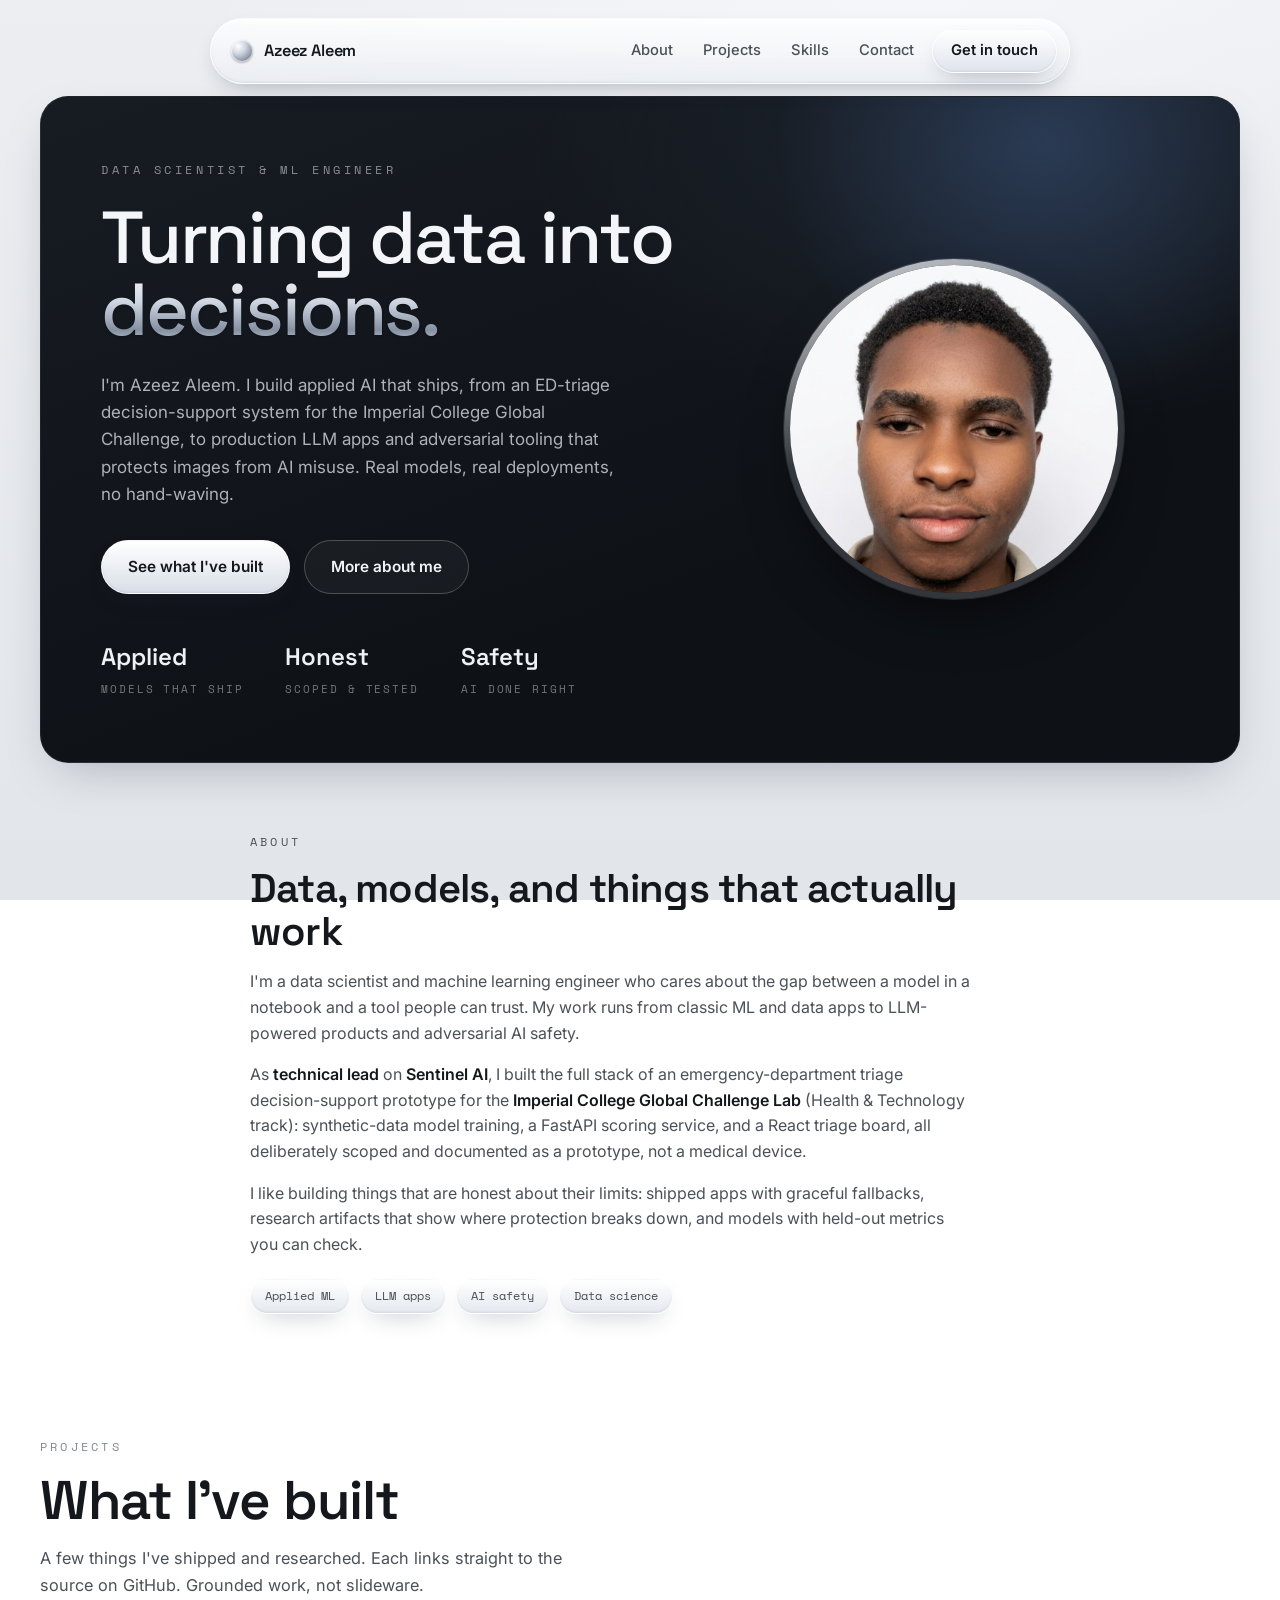
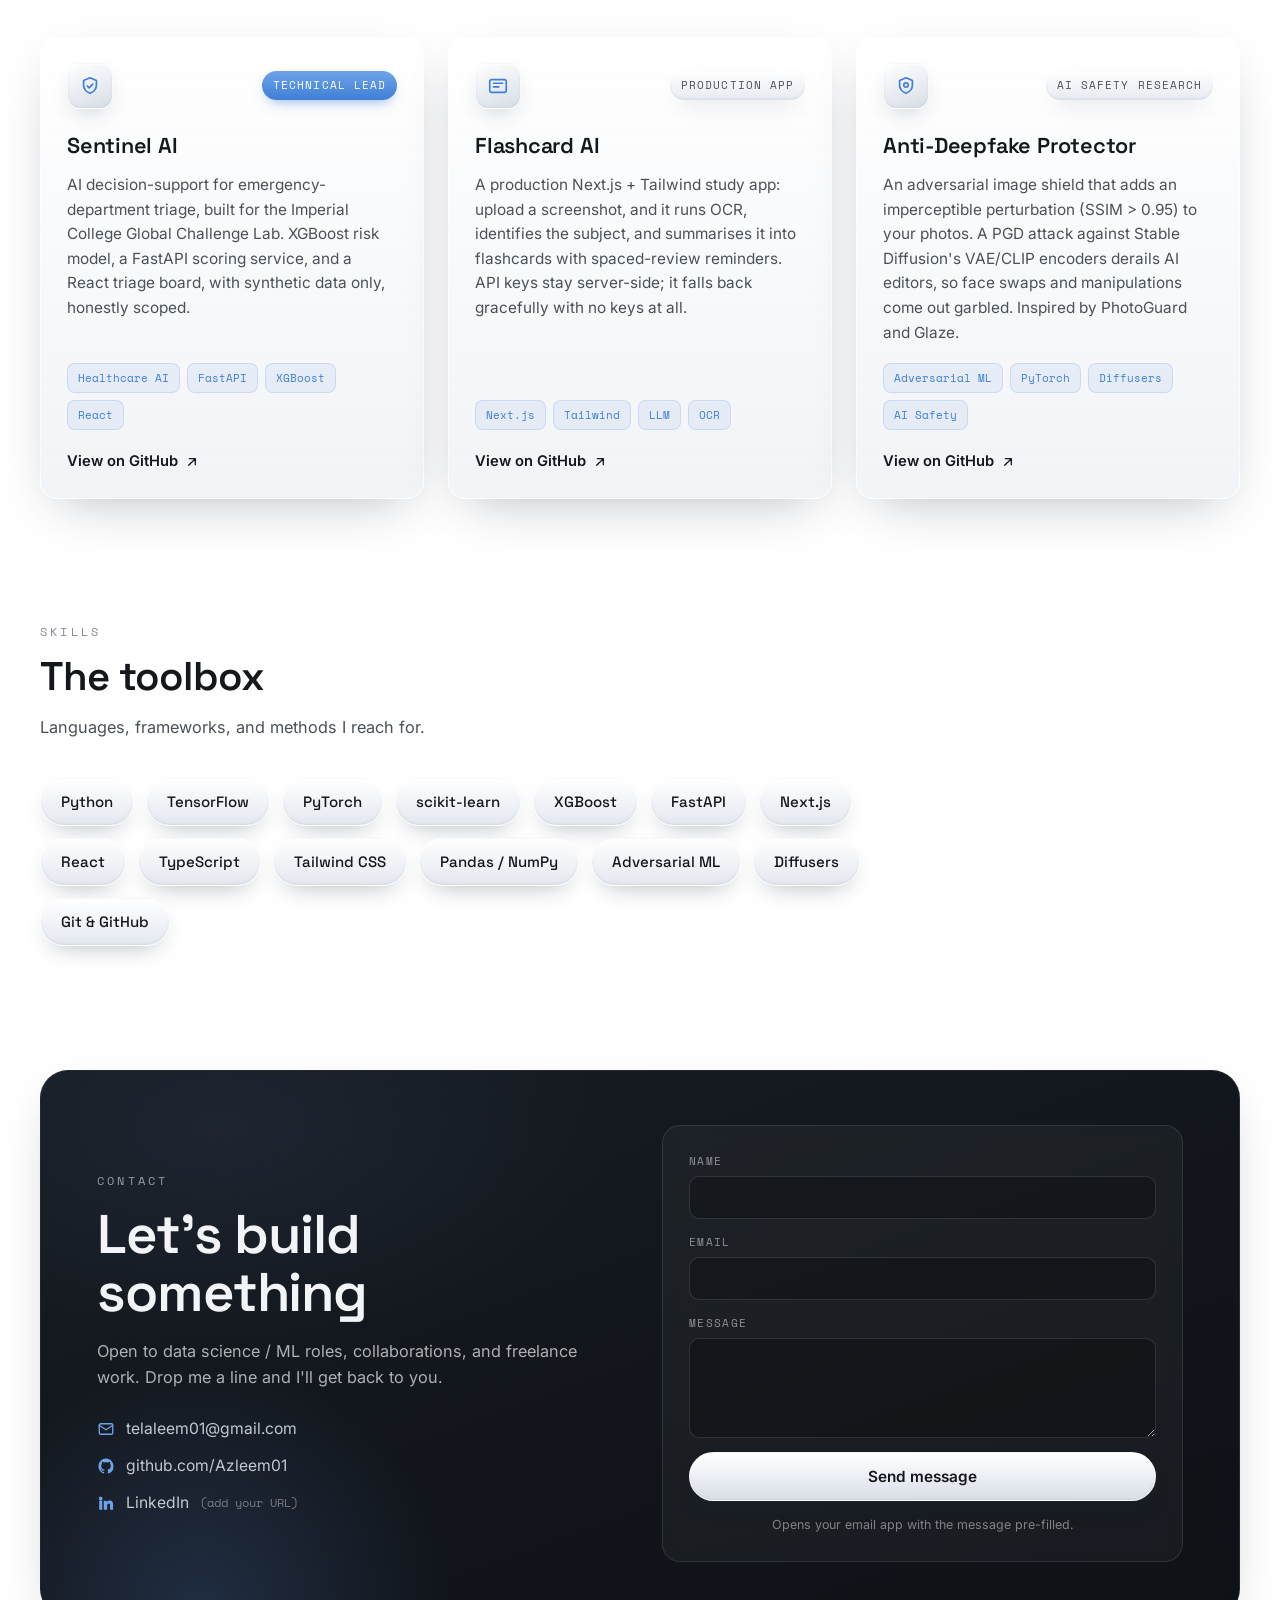
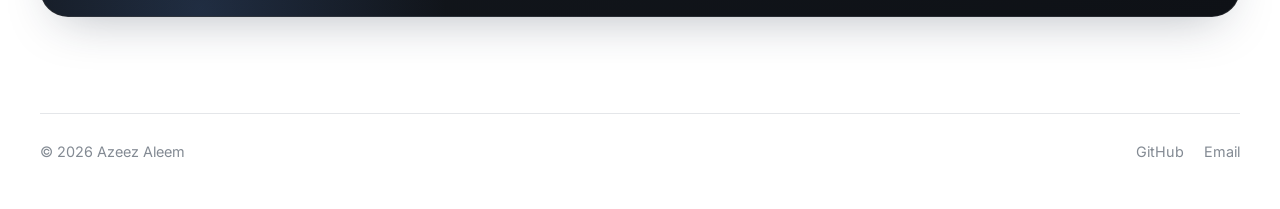
==== index.html @ b1f30d54 "Add liquid-chrome portfolio site Static single-page portfolio for Azeez Aleem (Data Scientist & ML E" ====
<!DOCTYPE html>
<html lang="en">
<head>
  <meta charset="UTF-8" />
  <meta name="viewport" content="width=device-width, initial-scale=1.0" />
  <title>Azeez Aleem | Data Scientist & Machine Learning Engineer</title>
  <meta name="description" content="Azeez Aleem. Data Scientist & Machine Learning Engineer. Building applied AI, from ED-triage decision support to production LLM apps and adversarial AI-safety tooling." />

  <!-- Open Graph -->
  <meta property="og:title" content="Azeez Aleem | Data Scientist & Machine Learning Engineer" />
  <meta property="og:description" content="Applied AI, production ML apps, and AI-safety tooling, grounded in real, shipped work." />
  <meta property="og:type" content="website" />

  <link rel="icon" href="data:image/svg+xml,<svg xmlns='http://www.w3.org/2000/svg' viewBox='0 0 100 100'><text y='.9em' font-size='90'>◈</text></svg>" />

  <!-- Fonts -->
  <link rel="preconnect" href="https://fonts.googleapis.com" />
  <link rel="preconnect" href="https://fonts.gstatic.com" crossorigin />
  <link href="https://fonts.googleapis.com/css2?family=Space+Grotesk:wght@400;500;600;700&family=Inter:wght@400;500;600&family=Space+Mono:wght@400;700&display=swap" rel="stylesheet" />

  <link rel="stylesheet" href="styles.css" />
</head>
<body>
  <!-- ===== NAVBAR ===== -->
  <header class="nav-wrap">
    <nav class="nav" aria-label="Primary">
      <a class="brand" href="#top">
        <span class="brand-orb" aria-hidden="true"></span>
        <span class="brand-name">Azeez Aleem</span>
      </a>
      <button class="nav-toggle" aria-label="Toggle menu" aria-expanded="false" aria-controls="nav-links">
        <span></span><span></span><span></span>
      </button>
      <div class="nav-links" id="nav-links">
        <a href="#about">About</a>
        <a href="#projects">Projects</a>
        <a href="#skills">Skills</a>
        <a href="#contact">Contact</a>
        <a class="nav-cta" href="#contact">Get in touch</a>
      </div>
    </nav>
  </header>

  <main id="top">
    <!-- ===== HERO ===== -->
    <section class="hero-shell">
      <div class="hero reveal">
        <div class="hero-glow" aria-hidden="true"></div>
        <div class="hero-content">
          <p class="eyebrow">DATA SCIENTIST &amp; ML ENGINEER</p>
          <h1 class="display">
            Turning data into<br /><span class="chrome-text">decisions.</span>
          </h1>
          <p class="hero-lead">
            I'm Azeez Aleem. I build applied AI that ships, from an ED-triage
            decision-support system for the Imperial College Global Challenge, to
            production LLM apps and adversarial tooling that protects images from
            AI misuse. Real models, real deployments, no hand-waving.
          </p>
          <div class="hero-cta">
            <a class="btn btn-primary" href="#projects">See what I've built</a>
            <a class="btn btn-ghost" href="#about">More about me</a>
          </div>
          <div class="stat-row">
            <div class="stat">
              <span class="stat-key">Applied</span>
              <span class="stat-sub">MODELS THAT SHIP</span>
            </div>
            <div class="stat">
              <span class="stat-key">Honest</span>
              <span class="stat-sub">SCOPED &amp; TESTED</span>
            </div>
            <div class="stat">
              <span class="stat-key">Safety</span>
              <span class="stat-sub">AI DONE RIGHT</span>
            </div>
          </div>
        </div>
        <div class="hero-portrait">
          <div class="portrait-ring">
            <img src="assets/headshot.jpg" alt="Portrait of Azeez Aleem" loading="eager" />
          </div>
        </div>
      </div>
    </section>

    <!-- ===== ABOUT ===== -->
    <section class="section" id="about">
      <div class="section-inner about-single reveal">
        <div class="about-copy">
          <p class="kicker">ABOUT</p>
          <h2 class="section-title">Data, models, and things that actually work</h2>
          <p>
            I'm a data scientist and machine learning engineer who cares about the
            gap between a model in a notebook and a tool people can trust. My work
            runs from classic ML and data apps to LLM-powered products and
            adversarial AI safety.
          </p>
          <p>
            As <strong>technical lead</strong> on <strong>Sentinel AI</strong>, I built the full
            stack of an emergency-department triage decision-support prototype for the
            <strong>Imperial College Global Challenge Lab</strong> (Health &amp; Technology track):
            synthetic-data model training, a FastAPI scoring service, and a React
            triage board, all deliberately scoped and documented as a prototype, not a
            medical device.
          </p>
          <p>
            I like building things that are honest about their limits: shipped apps
            with graceful fallbacks, research artifacts that show where protection
            breaks down, and models with held-out metrics you can check.
          </p>
          <div class="about-tags">
            <span>Applied ML</span>
            <span>LLM apps</span>
            <span>AI safety</span>
            <span>Data science</span>
          </div>
        </div>
      </div>
    </section>

    <!-- ===== PROJECTS ===== -->
    <section class="section" id="projects">
      <div class="section-inner">
        <div class="section-head reveal">
          <p class="kicker">PROJECTS</p>
          <h2 class="section-title big">What I've built</h2>
          <p class="section-desc">
            A few things I've shipped and researched. Each links straight to the
            source on GitHub. Grounded work, not slideware.
          </p>
        </div>

        <div class="cards">
          <!-- Sentinel AI -->
          <article class="card reveal">
            <div class="card-top">
              <span class="card-icon" aria-hidden="true">
                <svg viewBox="0 0 24 24" width="22" height="22" fill="none" stroke="currentColor" stroke-width="1.8" stroke-linecap="round" stroke-linejoin="round"><path d="M12 3l7 3v5c0 4.5-3 7.5-7 9-4-1.5-7-4.5-7-9V6l7-3z"/><path d="M9 12l2 2 4-4"/></svg>
              </span>
              <span class="card-flag">Technical Lead</span>
            </div>
            <h3 class="card-title">Sentinel AI</h3>
            <p class="card-body">
              AI decision-support for emergency-department triage, built for the
              Imperial College Global Challenge Lab. XGBoost risk model, a FastAPI
              scoring service, and a React triage board, with synthetic data only,
              honestly scoped.
            </p>
            <div class="tags">
              <span>Healthcare AI</span><span>FastAPI</span><span>XGBoost</span><span>React</span>
            </div>
            <a class="card-link" href="https://github.com/Azleem01/Sentinel-ai" target="_blank" rel="noopener">
              View on GitHub
              <svg viewBox="0 0 24 24" width="16" height="16" fill="none" stroke="currentColor" stroke-width="2" stroke-linecap="round" stroke-linejoin="round"><path d="M7 17L17 7M8 7h9v9"/></svg>
            </a>
          </article>

          <!-- Flashcard AI -->
          <article class="card reveal">
            <div class="card-top">
              <span class="card-icon" aria-hidden="true">
                <svg viewBox="0 0 24 24" width="22" height="22" fill="none" stroke="currentColor" stroke-width="1.8" stroke-linecap="round" stroke-linejoin="round"><rect x="3" y="5" width="18" height="14" rx="2"/><path d="M7 9h10M7 13h6"/></svg>
              </span>
              <span class="card-flag subtle">Production app</span>
            </div>
            <h3 class="card-title">Flashcard AI</h3>
            <p class="card-body">
              A production Next.js + Tailwind study app: upload a screenshot, and it
              runs OCR, identifies the subject, and summarises it into flashcards with
              spaced-review reminders. API keys stay server-side; it falls back
              gracefully with no keys at all.
            </p>
            <div class="tags">
              <span>Next.js</span><span>Tailwind</span><span>LLM</span><span>OCR</span>
            </div>
            <a class="card-link" href="https://github.com/Azleem01/Flashcard-ai" target="_blank" rel="noopener">
              View on GitHub
              <svg viewBox="0 0 24 24" width="16" height="16" fill="none" stroke="currentColor" stroke-width="2" stroke-linecap="round" stroke-linejoin="round"><path d="M7 17L17 7M8 7h9v9"/></svg>
            </a>
          </article>

          <!-- Anti-Deepfake Protector -->
          <article class="card reveal">
            <div class="card-top">
              <span class="card-icon" aria-hidden="true">
                <svg viewBox="0 0 24 24" width="22" height="22" fill="none" stroke="currentColor" stroke-width="1.8" stroke-linecap="round" stroke-linejoin="round"><path d="M12 3l7 3v5c0 4.5-3 7.5-7 9-4-1.5-7-4.5-7-9V6l7-3z"/><circle cx="12" cy="11" r="2.4"/></svg>
              </span>
              <span class="card-flag subtle">AI safety research</span>
            </div>
            <h3 class="card-title">Anti-Deepfake Protector</h3>
            <p class="card-body">
              An adversarial image shield that adds an imperceptible perturbation
              (SSIM &gt; 0.95) to your photos. A PGD attack against Stable Diffusion's
              VAE/CLIP encoders derails AI editors, so face swaps and manipulations come
              out garbled. Inspired by PhotoGuard and Glaze.
            </p>
            <div class="tags">
              <span>Adversarial ML</span><span>PyTorch</span><span>Diffusers</span><span>AI Safety</span>
            </div>
            <a class="card-link" href="https://github.com/Azleem01/ANTI-DEEPFAKER" target="_blank" rel="noopener">
              View on GitHub
              <svg viewBox="0 0 24 24" width="16" height="16" fill="none" stroke="currentColor" stroke-width="2" stroke-linecap="round" stroke-linejoin="round"><path d="M7 17L17 7M8 7h9v9"/></svg>
            </a>
          </article>
        </div>
      </div>
    </section>

    <!-- ===== SKILLS ===== -->
    <section class="section" id="skills">
      <div class="section-inner">
        <div class="section-head reveal">
          <p class="kicker">SKILLS</p>
          <h2 class="section-title">The toolbox</h2>
          <p class="section-desc">Languages, frameworks, and methods I reach for.</p>
        </div>
        <div class="chips reveal">
          <span class="chip">Python</span>
          <span class="chip">TensorFlow</span>
          <span class="chip">PyTorch</span>
          <span class="chip">scikit-learn</span>
          <span class="chip">XGBoost</span>
          <span class="chip">FastAPI</span>
          <span class="chip">Next.js</span>
          <span class="chip">React</span>
          <span class="chip">TypeScript</span>
          <span class="chip">Tailwind CSS</span>
          <span class="chip">Pandas / NumPy</span>
          <span class="chip">Adversarial ML</span>
          <span class="chip">Diffusers</span>
          <span class="chip">Git &amp; GitHub</span>
        </div>
      </div>
    </section>

    <!-- ===== CONTACT ===== -->
    <section class="section" id="contact">
      <div class="section-inner">
        <div class="contact-card reveal">
          <div class="contact-glow" aria-hidden="true"></div>
          <div class="contact-copy">
            <p class="kicker light">CONTACT</p>
            <h2 class="section-title big">Let's build something</h2>
            <p class="section-desc light">
              Open to data science / ML roles, collaborations, and freelance work.
              Drop me a line and I'll get back to you.
            </p>
            <div class="contact-links">
              <a href="mailto:telaleem01@gmail.com">
                <svg viewBox="0 0 24 24" width="18" height="18" fill="none" stroke="currentColor" stroke-width="1.8" stroke-linecap="round" stroke-linejoin="round"><rect x="3" y="5" width="18" height="14" rx="2"/><path d="M3 7l9 6 9-6"/></svg>
                telaleem01@gmail.com
              </a>
              <a href="https://github.com/Azleem01" target="_blank" rel="noopener">
                <svg viewBox="0 0 24 24" width="18" height="18" fill="currentColor"><path d="M12 2C6.48 2 2 6.58 2 12.26c0 4.5 2.87 8.32 6.84 9.67.5.09.68-.22.68-.48v-1.7c-2.78.62-3.37-1.36-3.37-1.36-.45-1.18-1.11-1.5-1.11-1.5-.91-.63.07-.62.07-.62 1 .07 1.53 1.06 1.53 1.06.9 1.57 2.36 1.12 2.94.86.09-.67.35-1.12.63-1.38-2.22-.26-4.56-1.14-4.56-5.06 0-1.12.39-2.03 1.03-2.75-.1-.26-.45-1.3.1-2.7 0 0 .84-.28 2.75 1.05a9.3 9.3 0 015 0c1.91-1.33 2.75-1.05 2.75-1.05.55 1.4.2 2.44.1 2.7.64.72 1.03 1.63 1.03 2.75 0 3.93-2.34 4.8-4.57 5.05.36.32.68.94.68 1.9v2.82c0 .27.18.58.69.48A10.02 10.02 0 0022 12.26C22 6.58 17.52 2 12 2z"/></svg>
                github.com/Azleem01
              </a>
              <a href="https://www.linkedin.com/in/YOUR-LINKEDIN" target="_blank" rel="noopener" data-placeholder="true">
                <svg viewBox="0 0 24 24" width="18" height="18" fill="currentColor"><path d="M4.98 3.5a2.5 2.5 0 11-.02 5 2.5 2.5 0 01.02-5zM3 8.98h4V21H3zM9 8.98h3.83v1.64h.05c.53-1 1.83-2.06 3.77-2.06 4.03 0 4.78 2.65 4.78 6.1V21h-4v-5.4c0-1.29-.02-2.95-1.8-2.95-1.8 0-2.08 1.4-2.08 2.85V21H9z"/></svg>
                LinkedIn <span class="placeholder-note">(add your URL)</span>
              </a>
            </div>
          </div>

          <form class="contact-form" id="contact-form" novalidate>
            <label>
              <span>Name</span>
              <input type="text" name="name" id="cf-name" autocomplete="name" required />
            </label>
            <label>
              <span>Email</span>
              <input type="email" name="email" id="cf-email" autocomplete="email" required />
            </label>
            <label>
              <span>Message</span>
              <textarea name="message" id="cf-message" rows="4" required></textarea>
            </label>
            <button type="submit" class="btn btn-primary btn-full">Send message</button>
            <p class="form-note">Opens your email app with the message pre-filled.</p>
          </form>
        </div>
      </div>
    </section>
  </main>

  <footer class="footer">
    <div class="section-inner footer-inner">
      <span>© <span id="year"></span> Azeez Aleem</span>
      <span class="footer-links">
        <a href="https://github.com/Azleem01" target="_blank" rel="noopener">GitHub</a>
        <a href="mailto:telaleem01@gmail.com">Email</a>
      </span>
    </div>
  </footer>

  <script src="script.js"></script>
</body>
</html>
---- styles.css ----
/* ===================================================================
   Azeez Aleem — Portfolio
   Liquid Chrome / Glassmorphism design system
   =================================================================== */

:root {
  /* page */
  --bg: #eceef1;
  --bg-2: #e2e5ea;
  --ink: #14171c;
  --ink-soft: #4a5158;
  --ink-faint: #838a93;

  /* chrome / metal */
  --chrome-1: #ffffff;
  --chrome-2: #e9ecf1;
  --chrome-3: #cfd4dc;
  --chrome-line: rgba(255, 255, 255, 0.7);
  --chrome-edge: rgba(120, 130, 145, 0.35);

  /* dark hero card */
  --dark-1: #0e1116;
  --dark-2: #171c23;
  --dark-line: rgba(255, 255, 255, 0.08);

  /* accent — cool steel blue */
  --accent: #3f7fd6;
  --accent-soft: #6ea3e8;

  --radius-lg: 28px;
  --radius-md: 18px;
  --radius-sm: 12px;

  --shadow-soft: 0 18px 50px -20px rgba(30, 40, 60, 0.35);
  --shadow-chrome: 0 1px 0 var(--chrome-line) inset,
    0 -1px 2px rgba(120, 130, 145, 0.15) inset,
    0 10px 24px -12px rgba(30, 40, 60, 0.4);

  --font-display: "Space Grotesk", system-ui, sans-serif;
  --font-body: "Inter", system-ui, sans-serif;
  --font-mono: "Space Mono", ui-monospace, monospace;

  --maxw: 1200px;
}

* { box-sizing: border-box; margin: 0; padding: 0; }

html { scroll-behavior: smooth; scroll-padding-top: 110px; }

body {
  font-family: var(--font-body);
  color: var(--ink);
  background:
    radial-gradient(1200px 600px at 70% -10%, #f6f8fb 0%, transparent 60%),
    linear-gradient(180deg, var(--bg) 0%, var(--bg-2) 100%);
  background-attachment: fixed;
  min-height: 100vh;
  -webkit-font-smoothing: antialiased;
  line-height: 1.6;
  overflow-x: hidden;
}

a { color: inherit; text-decoration: none; }
img { max-width: 100%; display: block; }

/* ============================ NAVBAR ============================ */
.nav-wrap {
  position: fixed;
  top: 18px;
  left: 0;
  right: 0;
  z-index: 100;
  display: flex;
  justify-content: center;
  padding: 0 18px;
}

.nav {
  width: 100%;
  max-width: 860px;
  display: flex;
  align-items: center;
  justify-content: space-between;
  gap: 20px;
  padding: 10px 12px 10px 20px;
  border-radius: 999px;
  background: linear-gradient(180deg, rgba(255,255,255,0.85), rgba(233,236,241,0.7));
  backdrop-filter: blur(18px) saturate(1.4);
  -webkit-backdrop-filter: blur(18px) saturate(1.4);
  border: 1px solid var(--chrome-line);
  box-shadow: var(--shadow-chrome);
}

.brand { display: flex; align-items: center; gap: 11px; }
.brand-orb {
  width: 22px; height: 22px; border-radius: 50%;
  background:
    radial-gradient(circle at 32% 28%, #fff 0%, #cfd6e0 35%, #8b94a3 70%, #5c6472 100%);
  box-shadow: 0 1px 2px rgba(0,0,0,0.25), 0 0 0 1px rgba(255,255,255,0.6) inset;
}
.brand-name { font-family: var(--font-display); font-weight: 600; font-size: 1.02rem; letter-spacing: -0.01em; }

.nav-links { display: flex; align-items: center; gap: 6px; }
.nav-links a {
  font-size: 0.92rem;
  font-weight: 500;
  color: var(--ink-soft);
  padding: 8px 12px;
  border-radius: 999px;
  transition: color 0.18s, background 0.18s;
}
.nav-links a:hover { color: var(--ink); background: rgba(255,255,255,0.6); }

.nav-cta {
  color: var(--ink) !important;
  font-weight: 600 !important;
  background: linear-gradient(180deg, #ffffff, #dfe4ec);
  border: 1px solid var(--chrome-line);
  box-shadow: var(--shadow-chrome);
  padding: 9px 18px !important;
}
.nav-cta:hover { background: linear-gradient(180deg, #ffffff, #eef1f6) !important; }

.nav-toggle {
  display: none;
  flex-direction: column;
  gap: 4px;
  background: none;
  border: 0;
  cursor: pointer;
  padding: 8px;
}
.nav-toggle span {
  width: 22px; height: 2px; border-radius: 2px; background: var(--ink);
  transition: transform 0.25s, opacity 0.2s;
}

/* ============================ LAYOUT ============================ */
.section { padding: 62px 20px; }
.section-inner { max-width: var(--maxw); margin: 0 auto; }

.kicker {
  font-family: var(--font-mono);
  font-size: 0.72rem;
  letter-spacing: 0.28em;
  color: var(--ink-faint);
  margin-bottom: 14px;
}
.kicker.light { color: rgba(255,255,255,0.55); }

.section-title {
  font-family: var(--font-display);
  font-weight: 600;
  letter-spacing: -0.02em;
  font-size: clamp(1.7rem, 3.2vw, 2.5rem);
  line-height: 1.08;
  margin-bottom: 16px;
}
.section-title.big { font-size: clamp(2.1rem, 5vw, 3.4rem); }

.section-desc { color: var(--ink-soft); max-width: 560px; font-size: 1.02rem; }
.section-desc.light { color: rgba(255,255,255,0.66); }
.section-head { margin-bottom: 38px; }

/* ============================ BUTTONS ============================ */
.btn {
  display: inline-flex;
  align-items: center;
  justify-content: center;
  gap: 8px;
  font-family: var(--font-body);
  font-weight: 600;
  font-size: 0.96rem;
  padding: 14px 26px;
  border-radius: 999px;
  border: 1px solid transparent;
  cursor: pointer;
  transition: transform 0.16s ease, box-shadow 0.2s, background 0.2s;
}
.btn:active { transform: translateY(1px); }

.btn-primary {
  color: var(--ink);
  background: linear-gradient(180deg, #ffffff, #d9dee7);
  border-color: var(--chrome-line);
  box-shadow: var(--shadow-chrome);
}
.btn-primary:hover { transform: translateY(-2px); box-shadow: 0 16px 30px -14px rgba(30,40,60,0.5); }

.btn-ghost {
  color: #f2f4f7;
  background: rgba(255,255,255,0.04);
  border-color: rgba(255,255,255,0.22);
}
.btn-ghost:hover { background: rgba(255,255,255,0.1); transform: translateY(-2px); }

.btn-full { width: 100%; }

/* ============================ HERO ============================ */
.hero-shell { padding: 96px 20px 8px; }

.hero {
  position: relative;
  max-width: var(--maxw);
  margin: 0 auto;
  border-radius: var(--radius-lg);
  background:
    radial-gradient(900px 500px at 82% 8%, #1d242e 0%, transparent 55%),
    linear-gradient(160deg, var(--dark-2) 0%, var(--dark-1) 70%);
  border: 1px solid var(--dark-line);
  box-shadow: var(--shadow-soft);
  overflow: hidden;
  display: grid;
  grid-template-columns: 1.15fr 0.85fr;
  gap: 20px;
  padding: 64px 60px;
  align-items: center;
}
.hero-glow {
  position: absolute;
  top: -40%; right: -10%;
  width: 620px; height: 620px;
  background: radial-gradient(circle, rgba(90,140,220,0.22) 0%, transparent 62%);
  pointer-events: none;
}

.hero-content { position: relative; z-index: 2; }
.eyebrow {
  font-family: var(--font-mono);
  font-size: 0.74rem;
  letter-spacing: 0.3em;
  color: rgba(255,255,255,0.5);
  margin-bottom: 22px;
}

.display {
  font-family: var(--font-display);
  font-weight: 500;
  font-size: clamp(2.6rem, 6vw, 4.6rem);
  line-height: 0.98;
  letter-spacing: -0.03em;
  color: #f3f5f8;
  margin-bottom: 26px;
}
.chrome-text {
  background: linear-gradient(180deg, #ffffff 0%, #cfd6e2 42%, #8590a1 72%, #eef2f7 100%);
  -webkit-background-clip: text;
  background-clip: text;
  color: transparent;
  filter: drop-shadow(0 1px 1px rgba(0,0,0,0.25));
}

.hero-lead {
  color: rgba(233,238,244,0.72);
  font-size: 1.06rem;
  max-width: 520px;
  margin-bottom: 32px;
}

.hero-cta { display: flex; flex-wrap: wrap; gap: 14px; margin-bottom: 44px; }

.stat-row { display: flex; gap: 42px; flex-wrap: wrap; }
.stat { display: flex; flex-direction: column; gap: 4px; }
.stat-key {
  font-family: var(--font-display);
  font-weight: 600;
  font-size: 1.5rem;
  color: #eef1f5;
}
.stat-sub {
  font-family: var(--font-mono);
  font-size: 0.66rem;
  letter-spacing: 0.18em;
  color: rgba(255,255,255,0.42);
}

.hero-portrait { position: relative; z-index: 2; display: flex; justify-content: center; }
.portrait-ring {
  width: min(340px, 80%);
  aspect-ratio: 1;
  border-radius: 50%;
  padding: 6px;
  background: linear-gradient(160deg, rgba(255,255,255,0.85), rgba(160,170,185,0.25) 45%, rgba(255,255,255,0.15));
  box-shadow: 0 0 0 1px rgba(255,255,255,0.12), 0 30px 60px -25px rgba(0,0,0,0.7);
}
.portrait-ring img {
  width: 100%; height: 100%;
  border-radius: 50%;
  object-fit: cover;
  object-position: center 22%;
  background: #0b0e12;
}

/* ============================ ABOUT ============================ */
.about-single { max-width: 780px; }
.about-copy p { color: var(--ink-soft); margin-bottom: 16px; max-width: 720px; }
.about-copy strong { color: var(--ink); font-weight: 600; }
.about-tags { display: flex; flex-wrap: wrap; gap: 10px; margin-top: 22px; }
.about-tags span {
  font-family: var(--font-mono);
  font-size: 0.74rem;
  padding: 7px 14px;
  border-radius: 999px;
  background: linear-gradient(180deg, #ffffff, #e4e8ee);
  border: 1px solid var(--chrome-line);
  box-shadow: var(--shadow-chrome);
  color: var(--ink-soft);
}

/* ============================ PROJECT CARDS ============================ */
.cards {
  display: grid;
  grid-template-columns: repeat(auto-fit, minmax(300px, 1fr));
  gap: 24px;
}
.card {
  position: relative;
  border-radius: var(--radius-md);
  padding: 26px 26px 24px;
  background: linear-gradient(180deg, rgba(255,255,255,0.92), rgba(238,241,245,0.82));
  border: 1px solid var(--chrome-line);
  box-shadow: var(--shadow-soft);
  display: flex;
  flex-direction: column;
  transition: transform 0.22s ease, box-shadow 0.22s ease;
}
.card:hover { transform: translateY(-6px); box-shadow: 0 26px 50px -22px rgba(30,40,60,0.5); }

.card-top { display: flex; align-items: center; justify-content: space-between; margin-bottom: 20px; }
.card-icon {
  width: 46px; height: 46px;
  border-radius: 13px;
  display: grid; place-items: center;
  color: var(--accent);
  background: linear-gradient(160deg, #ffffff, #d7dde6);
  border: 1px solid var(--chrome-line);
  box-shadow: var(--shadow-chrome);
}
.card-flag {
  font-family: var(--font-mono);
  font-size: 0.66rem;
  letter-spacing: 0.1em;
  text-transform: uppercase;
  padding: 6px 11px;
  border-radius: 999px;
  color: #fff;
  background: linear-gradient(180deg, var(--accent-soft), var(--accent));
  box-shadow: 0 6px 14px -6px rgba(63,127,214,0.7);
}
.card-flag.subtle {
  color: var(--ink-soft);
  background: linear-gradient(180deg, #ffffff, #e6eaf0);
  box-shadow: var(--shadow-chrome);
}

.card-title {
  font-family: var(--font-display);
  font-weight: 600;
  font-size: 1.35rem;
  letter-spacing: -0.01em;
  margin-bottom: 10px;
}
.card-body { color: var(--ink-soft); font-size: 0.96rem; margin-bottom: 18px; flex: 1; }

.tags { display: flex; flex-wrap: wrap; gap: 7px; margin-bottom: 20px; }
.tags span {
  font-family: var(--font-mono);
  font-size: 0.7rem;
  padding: 5px 10px;
  border-radius: 8px;
  background: rgba(63,127,214,0.08);
  color: var(--accent);
  border: 1px solid rgba(63,127,214,0.16);
}

.card-link {
  display: inline-flex;
  align-items: center;
  gap: 6px;
  font-weight: 600;
  font-size: 0.92rem;
  color: var(--ink);
  align-self: flex-start;
  transition: gap 0.18s, color 0.18s;
}
.card-link:hover { color: var(--accent); gap: 10px; }

/* ============================ SKILLS ============================ */
.chips { display: flex; flex-wrap: wrap; gap: 12px; max-width: 860px; }
.chip {
  font-family: var(--font-display);
  font-weight: 500;
  font-size: 0.94rem;
  padding: 11px 20px;
  border-radius: 999px;
  background: linear-gradient(180deg, #ffffff, #e3e7ee);
  border: 1px solid var(--chrome-line);
  box-shadow: var(--shadow-chrome);
  color: var(--ink);
  transition: transform 0.16s;
}
.chip:hover { transform: translateY(-3px); }

/* ============================ CONTACT ============================ */
.contact-card {
  position: relative;
  overflow: hidden;
  border-radius: var(--radius-lg);
  background:
    radial-gradient(700px 400px at 15% 10%, #1d2530 0%, transparent 55%),
    linear-gradient(160deg, var(--dark-2), var(--dark-1));
  border: 1px solid var(--dark-line);
  box-shadow: var(--shadow-soft);
  display: grid;
  grid-template-columns: 1fr 1fr;
  gap: 44px;
  padding: 54px 56px;
  align-items: center;
}
.contact-glow {
  position: absolute; bottom: -50%; left: -10%;
  width: 560px; height: 560px;
  background: radial-gradient(circle, rgba(90,140,220,0.2) 0%, transparent 62%);
  pointer-events: none;
}
.contact-copy { position: relative; z-index: 2; }
.contact-copy .section-title { color: #f2f4f7; }

.contact-links { display: flex; flex-direction: column; gap: 12px; margin-top: 26px; }
.contact-links a {
  display: inline-flex;
  align-items: center;
  gap: 11px;
  color: rgba(233,238,244,0.82);
  font-size: 0.98rem;
  width: fit-content;
  transition: color 0.18s;
}
.contact-links a:hover { color: #fff; }
.contact-links svg { color: var(--accent-soft); flex-shrink: 0; }
.placeholder-note { font-family: var(--font-mono); font-size: 0.72rem; color: rgba(255,255,255,0.4); }

.contact-form {
  position: relative;
  z-index: 2;
  display: flex;
  flex-direction: column;
  gap: 14px;
  background: rgba(255,255,255,0.04);
  border: 1px solid rgba(255,255,255,0.1);
  border-radius: var(--radius-md);
  padding: 26px;
  backdrop-filter: blur(6px);
}
.contact-form label { display: flex; flex-direction: column; gap: 6px; }
.contact-form span {
  font-family: var(--font-mono);
  font-size: 0.7rem;
  letter-spacing: 0.12em;
  text-transform: uppercase;
  color: rgba(255,255,255,0.5);
}
.contact-form input,
.contact-form textarea {
  font-family: var(--font-body);
  font-size: 0.96rem;
  color: #f2f4f7;
  background: rgba(0,0,0,0.25);
  border: 1px solid rgba(255,255,255,0.12);
  border-radius: 10px;
  padding: 11px 13px;
  resize: vertical;
  transition: border-color 0.18s, box-shadow 0.18s;
}
.contact-form input:focus,
.contact-form textarea:focus {
  outline: none;
  border-color: var(--accent-soft);
  box-shadow: 0 0 0 3px rgba(63,127,214,0.2);
}
.form-note { font-size: 0.78rem; color: rgba(255,255,255,0.45); text-align: center; }

/* ============================ FOOTER ============================ */
.footer { padding: 34px 20px 46px; }
.footer-inner {
  display: flex;
  justify-content: space-between;
  align-items: center;
  flex-wrap: wrap;
  gap: 12px;
  color: var(--ink-faint);
  font-size: 0.9rem;
  border-top: 1px solid rgba(120,130,145,0.2);
  padding-top: 26px;
}
.footer-links { display: flex; gap: 20px; }
.footer-links a:hover { color: var(--ink); }

/* ============================ REVEAL ANIM ============================ */
.reveal { opacity: 0; transform: translateY(22px); transition: opacity 0.7s ease, transform 0.7s ease; }
.reveal.in { opacity: 1; transform: none; }
@media (prefers-reduced-motion: reduce) {
  .reveal { opacity: 1; transform: none; transition: none; }
  html { scroll-behavior: auto; }
}

/* ============================ RESPONSIVE ============================ */
@media (max-width: 900px) {
  .hero { grid-template-columns: 1fr; padding: 46px 34px; gap: 36px; }
  .hero-portrait { order: -1; }
  .portrait-ring { width: 220px; }
  .contact-card { grid-template-columns: 1fr; padding: 40px 32px; gap: 32px; }
}

@media (max-width: 680px) {
  .nav { padding: 9px 10px 9px 16px; }
  .nav-toggle { display: flex; }
  .nav-links {
    position: absolute;
    top: calc(100% + 12px);
    left: 0; right: 0;
    flex-direction: column;
    align-items: stretch;
    gap: 4px;
    padding: 12px;
    border-radius: 22px;
    background: linear-gradient(180deg, rgba(255,255,255,0.95), rgba(233,236,241,0.9));
    backdrop-filter: blur(18px);
    border: 1px solid var(--chrome-line);
    box-shadow: var(--shadow-soft);
    opacity: 0;
    transform: translateY(-8px);
    pointer-events: none;
    transition: opacity 0.2s, transform 0.2s;
  }
  .nav-links.open { opacity: 1; transform: none; pointer-events: auto; }
  .nav-links a { padding: 12px 14px; }
  .nav-cta { text-align: center; }
  .nav-toggle.open span:nth-child(1) { transform: translateY(6px) rotate(45deg); }
  .nav-toggle.open span:nth-child(2) { opacity: 0; }
  .nav-toggle.open span:nth-child(3) { transform: translateY(-6px) rotate(-45deg); }

  .hero-shell { padding: 86px 14px 0; }
  .hero { padding: 38px 24px; }
  .section { padding: 48px 18px; }
  .stat-row { gap: 26px; }
  .contact-card { padding: 34px 22px; }
  .contact-form { padding: 20px; }
}
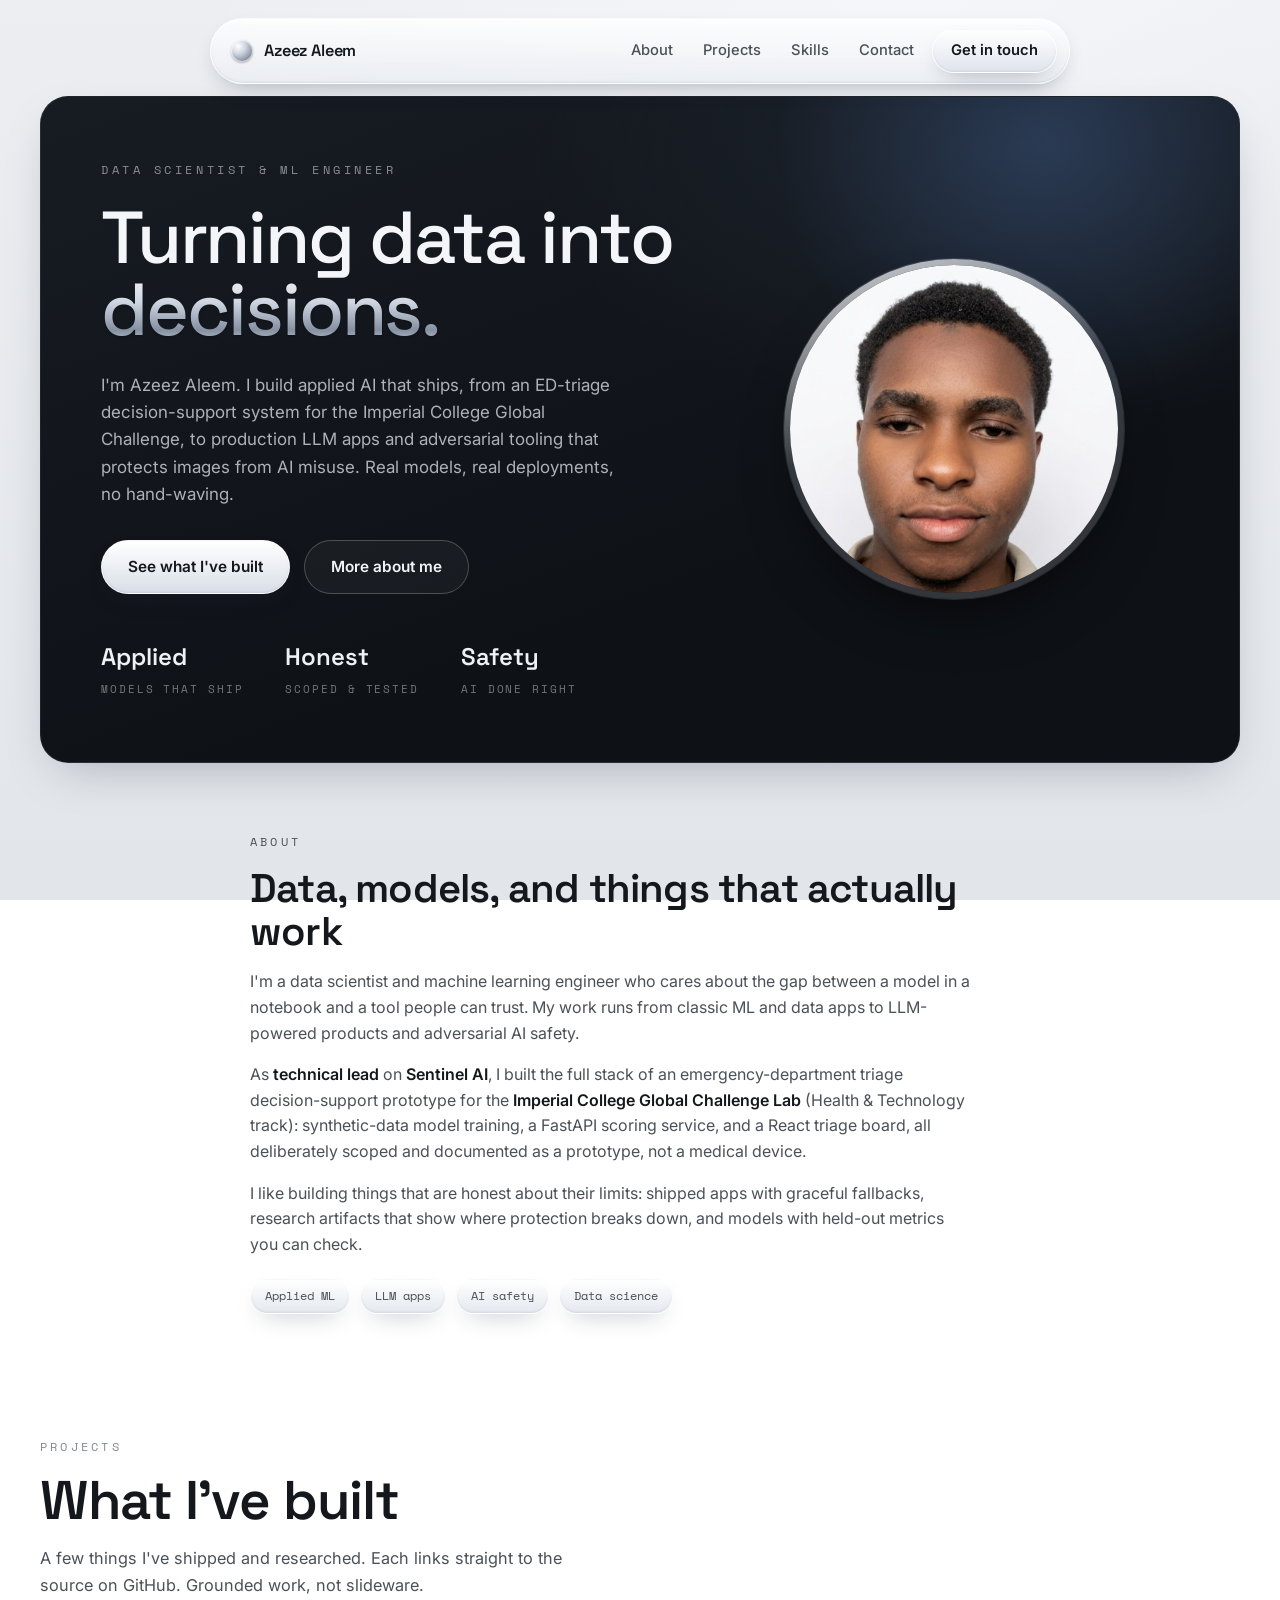
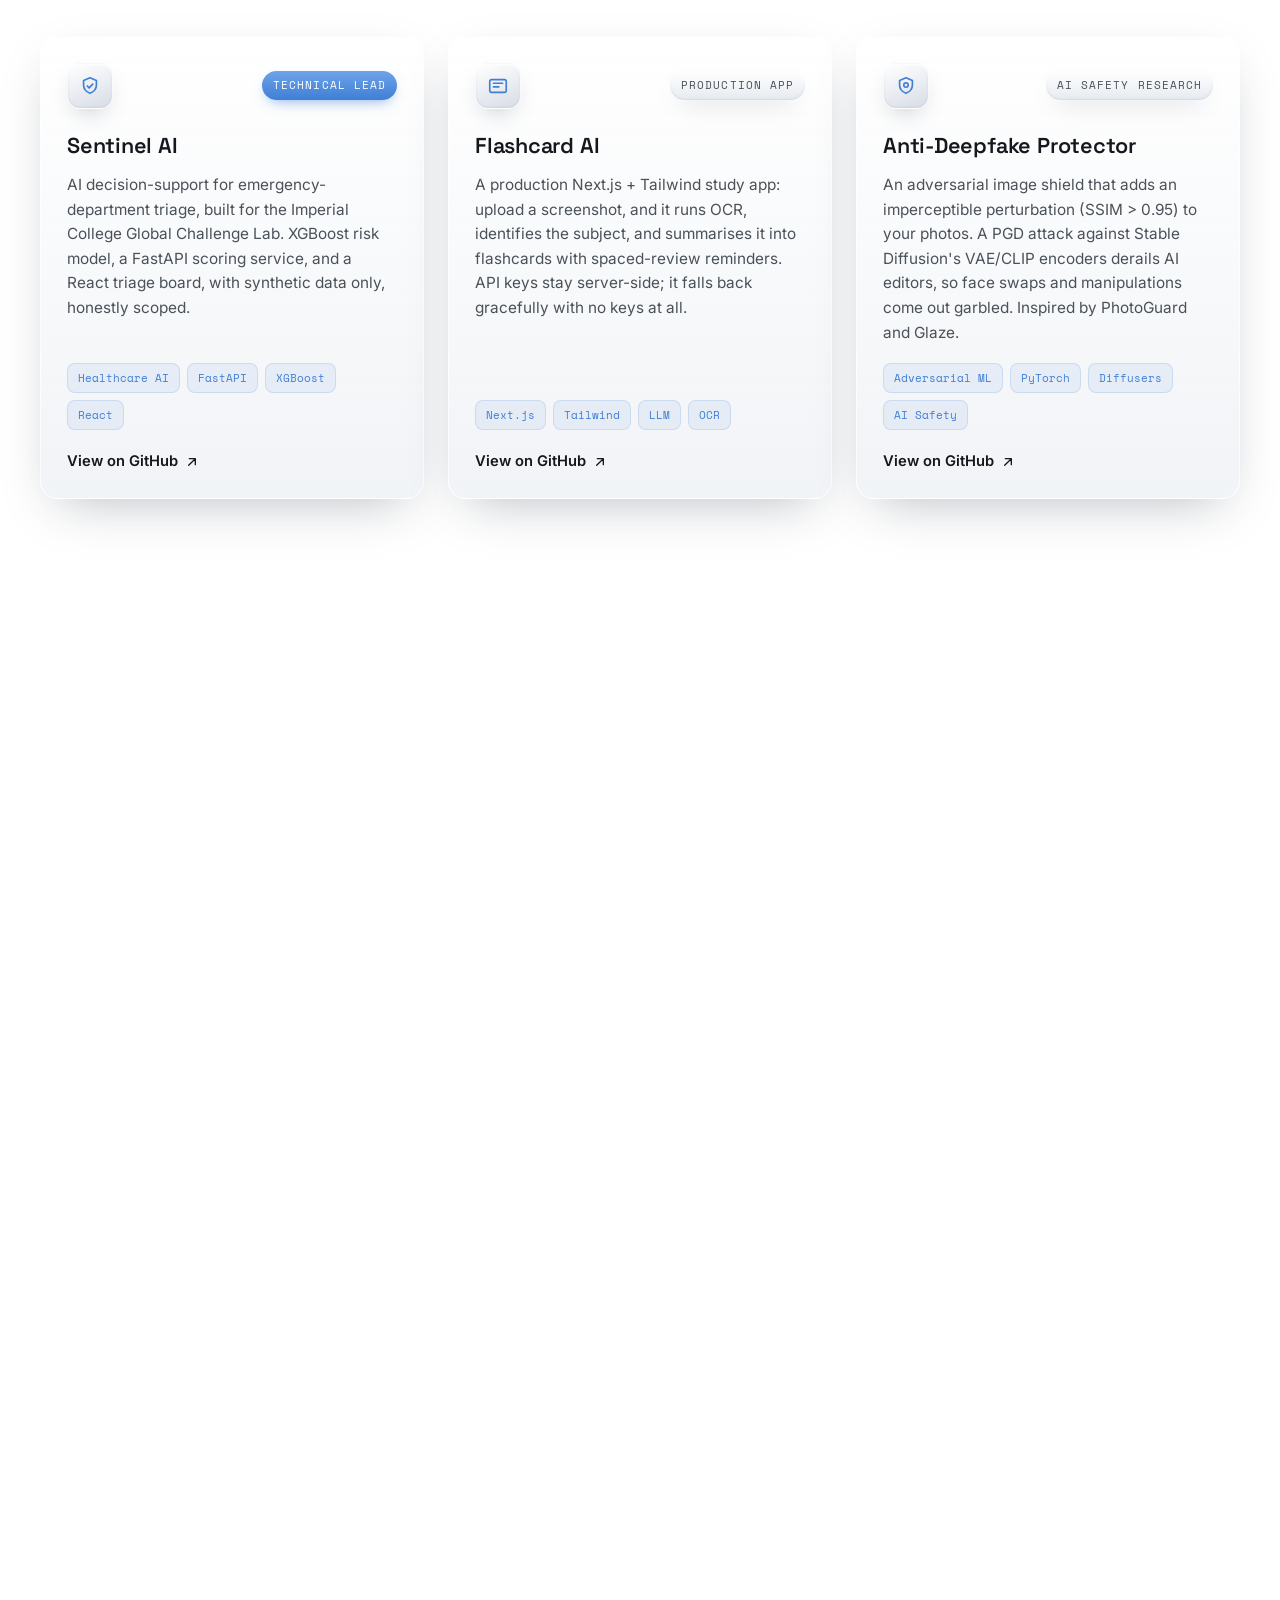
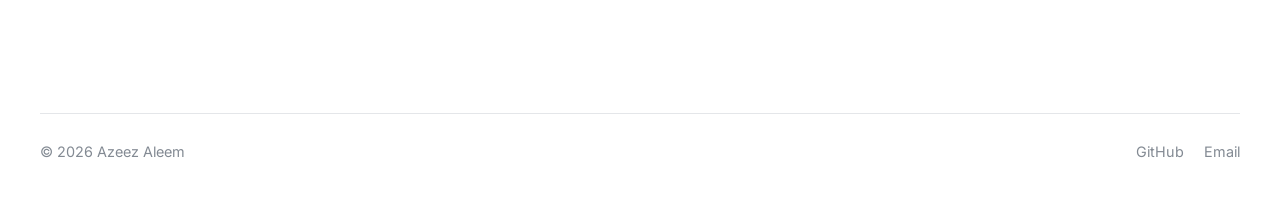
==== commit 21662631: "Add Anti-Deepfaker screenshot and update LinkedIn URL" ====
--- a/index.html
+++ b/index.html
@@ -32,11 +32,11 @@
         <span></span><span></span><span></span>
       </button>
       <div class="nav-links" id="nav-links">
-        <a href="#about">About</a>
-        <a href="#projects">Projects</a>
+        <a href="about.html">About</a>
+        <a href="projects.html">Projects</a>
         <a href="#skills">Skills</a>
         <a href="#contact">Contact</a>
-        <a class="nav-cta" href="#contact">Get in touch</a>
+        <a class="nav-cta" href="about.html#contact">Get in touch</a>
       </div>
     </nav>
   </header>
@@ -58,8 +58,8 @@
             AI misuse. Real models, real deployments, no hand-waving.
           </p>
           <div class="hero-cta">
-            <a class="btn btn-primary" href="#projects">See what I've built</a>
-            <a class="btn btn-ghost" href="#about">More about me</a>
+            <a class="btn btn-primary" href="projects.html">See what I've built</a>
+            <a class="btn btn-ghost" href="about.html">More about me</a>
           </div>
           <div class="stat-row">
             <div class="stat">
@@ -255,9 +255,9 @@
                 <svg viewBox="0 0 24 24" width="18" height="18" fill="currentColor"><path d="M12 2C6.48 2 2 6.58 2 12.26c0 4.5 2.87 8.32 6.84 9.67.5.09.68-.22.68-.48v-1.7c-2.78.62-3.37-1.36-3.37-1.36-.45-1.18-1.11-1.5-1.11-1.5-.91-.63.07-.62.07-.62 1 .07 1.53 1.06 1.53 1.06.9 1.57 2.36 1.12 2.94.86.09-.67.35-1.12.63-1.38-2.22-.26-4.56-1.14-4.56-5.06 0-1.12.39-2.03 1.03-2.75-.1-.26-.45-1.3.1-2.7 0 0 .84-.28 2.75 1.05a9.3 9.3 0 015 0c1.91-1.33 2.75-1.05 2.75-1.05.55 1.4.2 2.44.1 2.7.64.72 1.03 1.63 1.03 2.75 0 3.93-2.34 4.8-4.57 5.05.36.32.68.94.68 1.9v2.82c0 .27.18.58.69.48A10.02 10.02 0 0022 12.26C22 6.58 17.52 2 12 2z"/></svg>
                 github.com/Azleem01
               </a>
-              <a href="https://www.linkedin.com/in/YOUR-LINKEDIN" target="_blank" rel="noopener" data-placeholder="true">
+              <a href="https://www.linkedin.com/in/aleem-azeez-6661a128a/" target="_blank" rel="noopener">
                 <svg viewBox="0 0 24 24" width="18" height="18" fill="currentColor"><path d="M4.98 3.5a2.5 2.5 0 11-.02 5 2.5 2.5 0 01.02-5zM3 8.98h4V21H3zM9 8.98h3.83v1.64h.05c.53-1 1.83-2.06 3.77-2.06 4.03 0 4.78 2.65 4.78 6.1V21h-4v-5.4c0-1.29-.02-2.95-1.8-2.95-1.8 0-2.08 1.4-2.08 2.85V21H9z"/></svg>
-                LinkedIn <span class="placeholder-note">(add your URL)</span>
+                LinkedIn
               </a>
             </div>
           </div>
--- a/styles.css
+++ b/styles.css
@@ -384,6 +384,61 @@
   transition: gap 0.18s, color 0.18s;
 }
 .card-link:hover { color: var(--accent); gap: 10px; }
+
+.hero-page { padding-top: 72px; }
+
+.project-gallery {
+  display: grid;
+  gap: 28px;
+}
+
+.card.project-card {
+  display: flex;
+  flex-direction: column;
+  gap: 22px;
+}
+
+.project-visual,
+.project-placeholder {
+  width: 100%;
+  border-radius: var(--radius-md);
+  overflow: hidden;
+  border: 1px solid var(--chrome-line);
+  background: linear-gradient(180deg, rgba(255,255,255,0.95), rgba(238,241,245,0.88));
+  box-shadow: var(--shadow-soft);
+}
+
+.project-visual img {
+  width: 100%;
+  height: auto;
+  display: block;
+  object-fit: cover;
+}
+
+.project-visual figcaption {
+  padding: 18px 20px;
+  color: var(--ink-soft);
+  font-size: 0.95rem;
+  line-height: 1.55;
+  background: rgba(255,255,255,0.92);
+}
+
+.project-grid {
+  display: grid;
+  grid-template-columns: repeat(2, minmax(0, 1fr));
+  gap: 18px;
+}
+
+.project-placeholder {
+  min-height: 260px;
+  display: grid;
+  place-items: center;
+  color: var(--ink-soft);
+  font-size: 0.95rem;
+  text-align: center;
+  padding: 30px 20px;
+  border-style: dashed;
+}
 
 /* ============================ SKILLS ============================ */
 .chips { display: flex; flex-wrap: wrap; gap: 12px; max-width: 860px; }
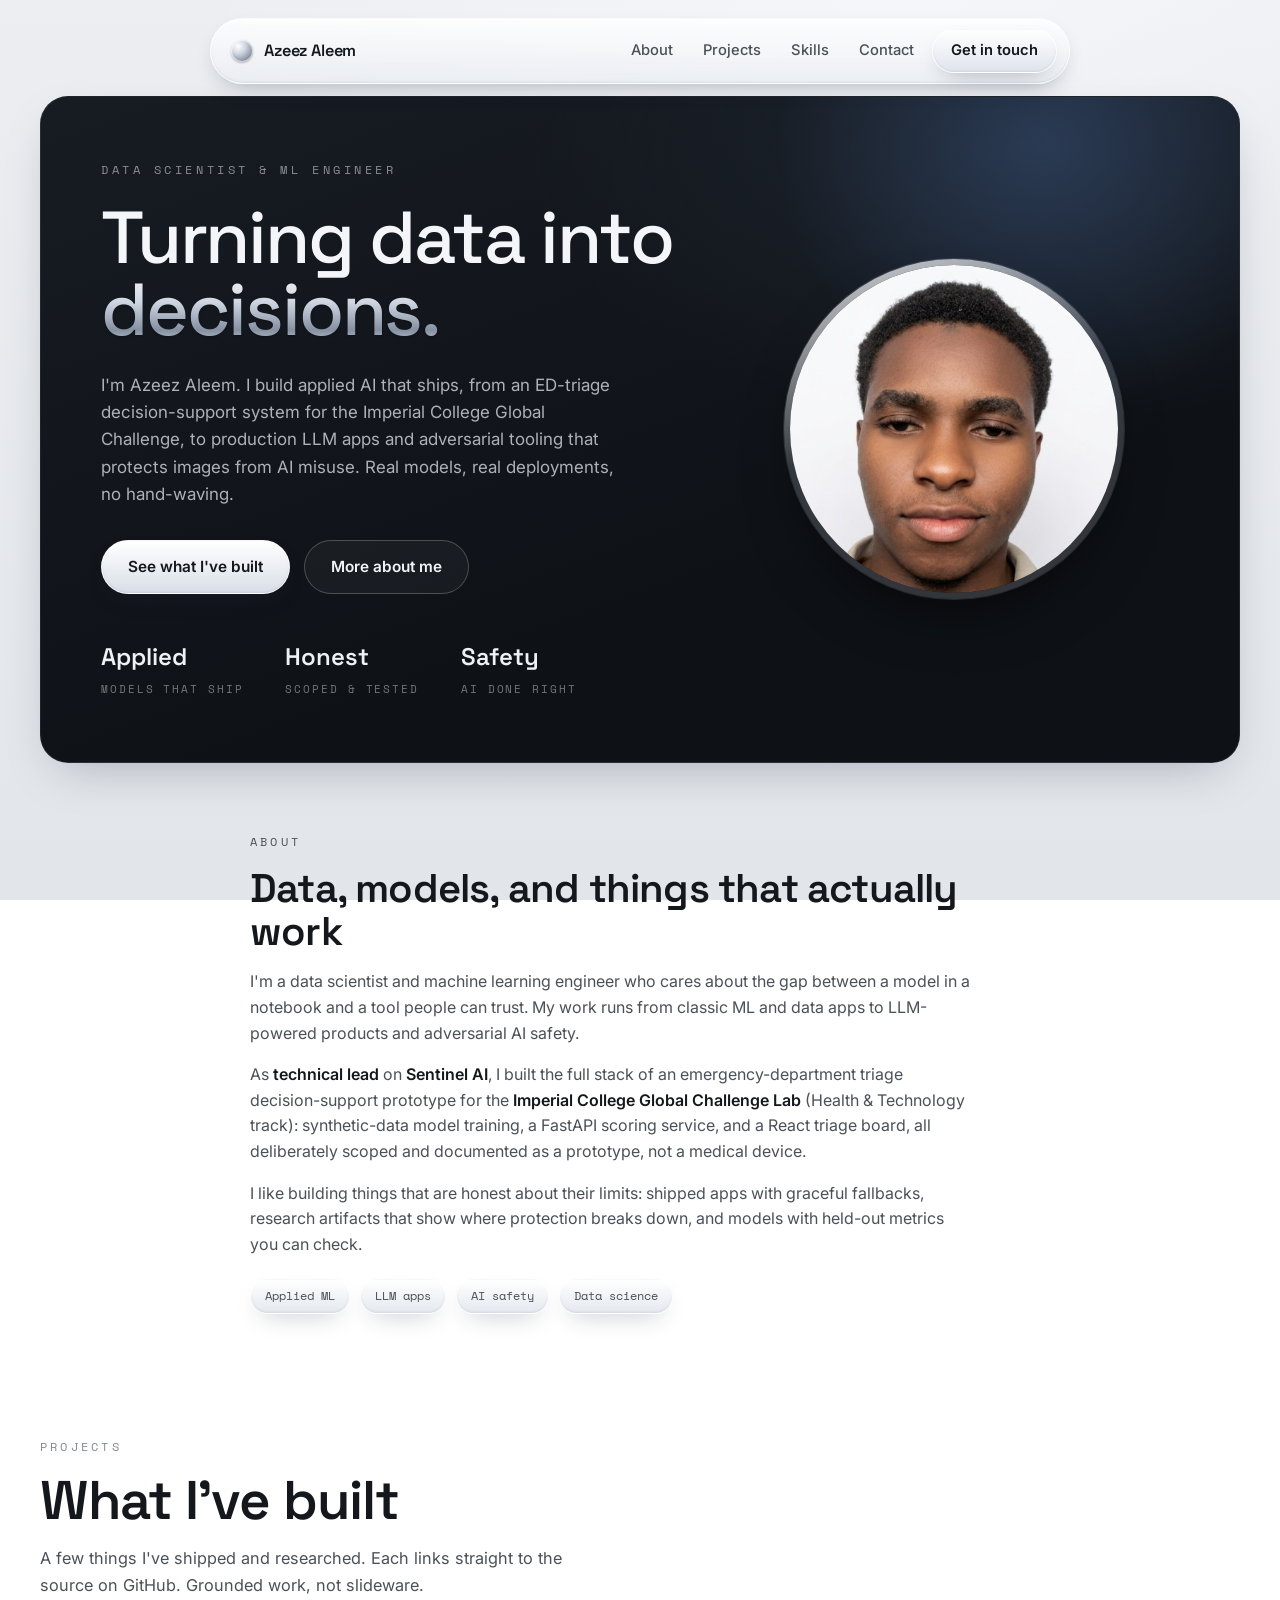
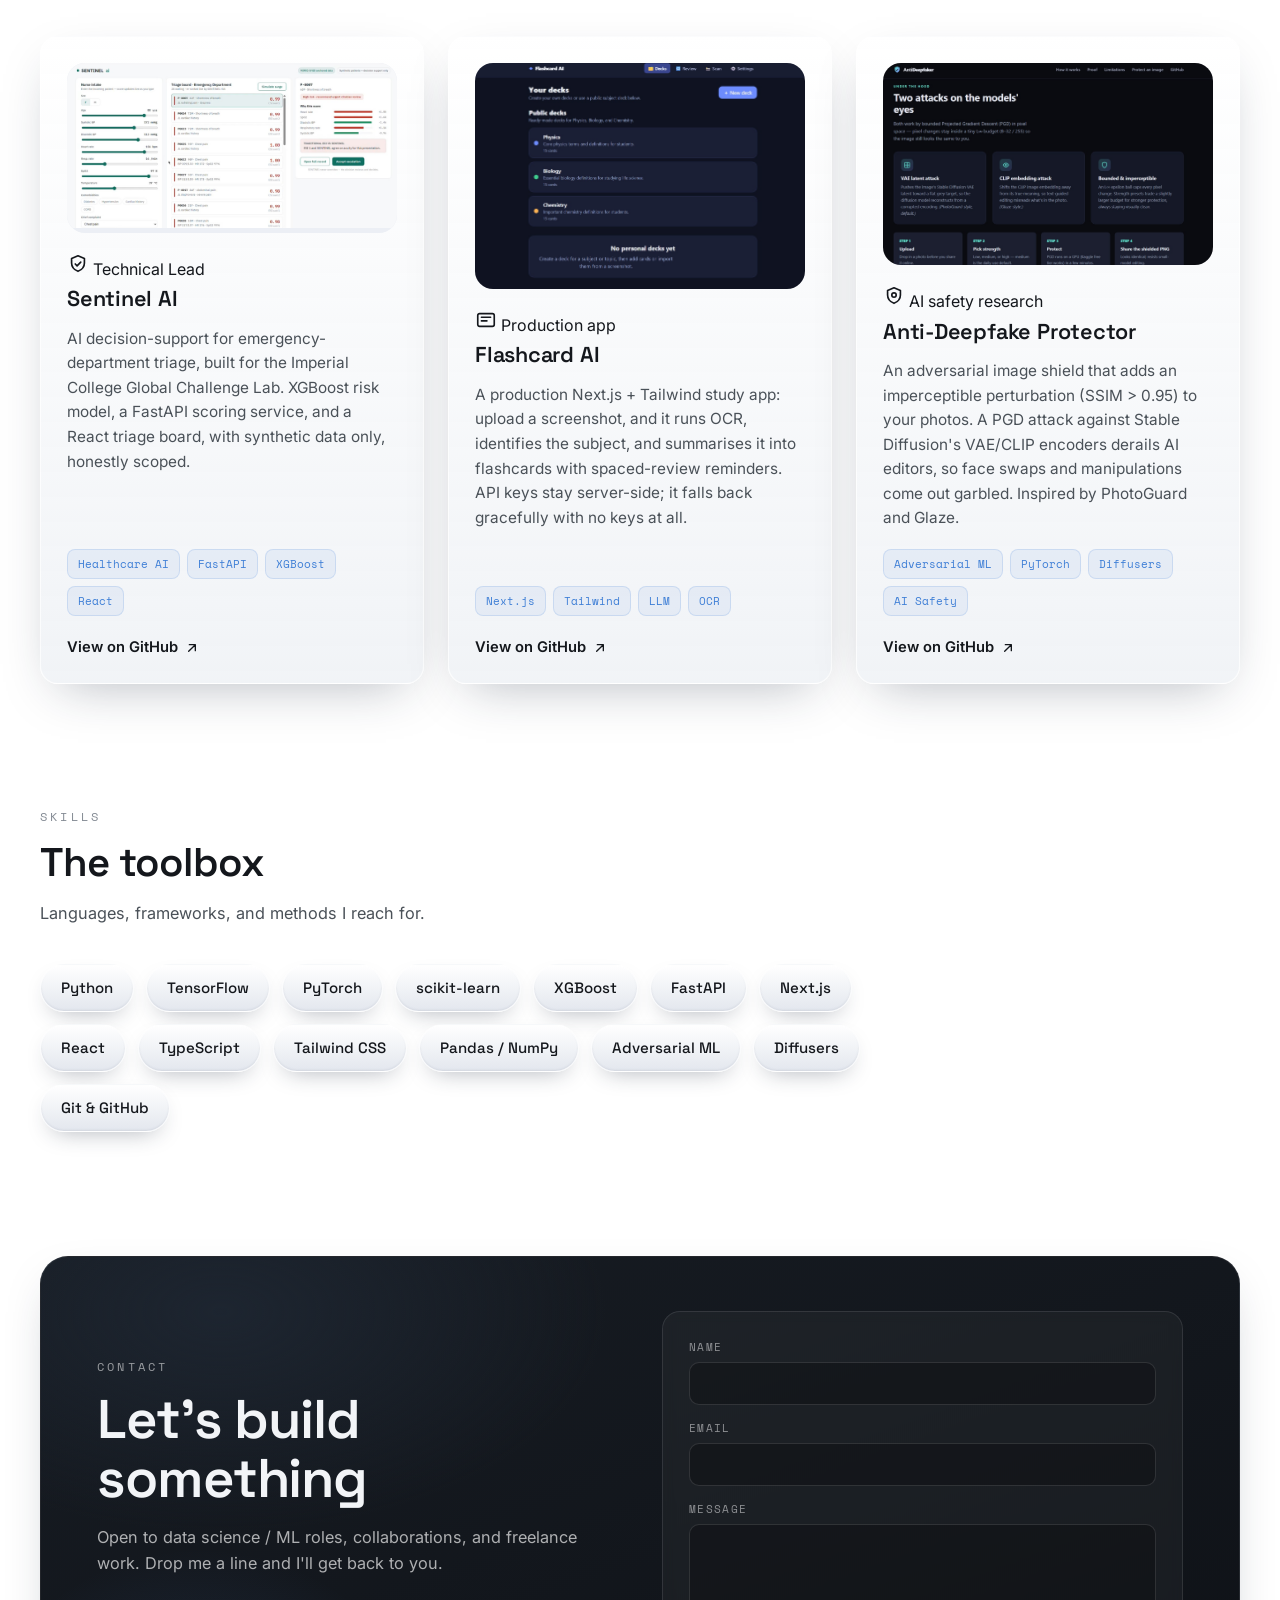
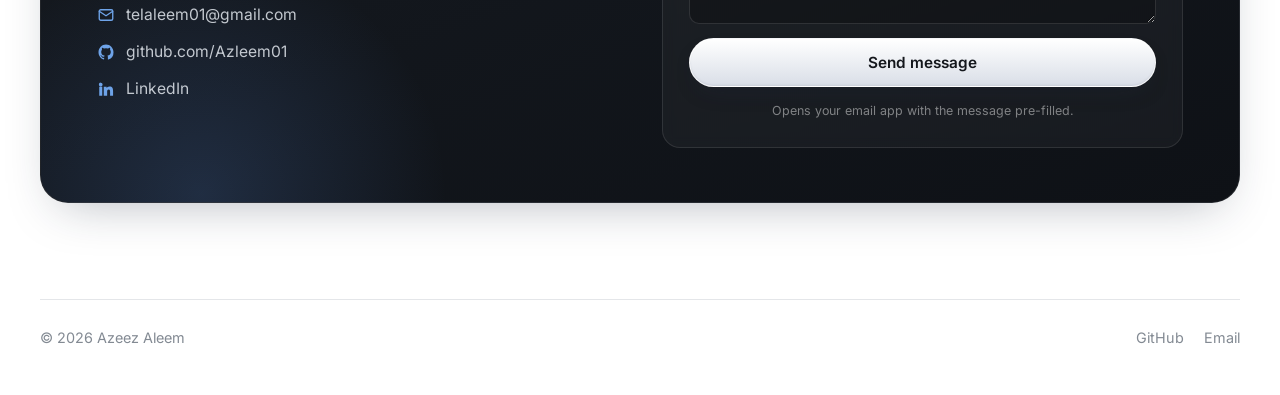
==== commit 806ad697: "Show project images on homepage and remove em dashes sitewide" ====
--- a/index.html
+++ b/index.html
@@ -134,6 +134,9 @@
         <div class="cards">
           <!-- Sentinel AI -->
           <article class="card reveal">
+            <figure class="card-image">
+              <img src="assets/sentinel ai.jpg.jpeg" alt="Sentinel AI dashboard screenshot" />
+            </figure>
             <div class="card-top">
               <span class="card-icon" aria-hidden="true">
                 <svg viewBox="0 0 24 24" width="22" height="22" fill="none" stroke="currentColor" stroke-width="1.8" stroke-linecap="round" stroke-linejoin="round"><path d="M12 3l7 3v5c0 4.5-3 7.5-7 9-4-1.5-7-4.5-7-9V6l7-3z"/><path d="M9 12l2 2 4-4"/></svg>
@@ -158,6 +161,9 @@
 
           <!-- Flashcard AI -->
           <article class="card reveal">
+            <figure class="card-image">
+              <img src="assets/flashcard ai 1.jpeg" alt="Flashcard AI screenshot showing screenshot upload" />
+            </figure>
             <div class="card-top">
               <span class="card-icon" aria-hidden="true">
                 <svg viewBox="0 0 24 24" width="22" height="22" fill="none" stroke="currentColor" stroke-width="1.8" stroke-linecap="round" stroke-linejoin="round"><rect x="3" y="5" width="18" height="14" rx="2"/><path d="M7 9h10M7 13h6"/></svg>
@@ -182,6 +188,9 @@
 
           <!-- Anti-Deepfake Protector -->
           <article class="card reveal">
+            <figure class="card-image">
+              <img src="assets/anti-deepfaker.jpeg" alt="Anti-Deepfake Protector screenshot" />
+            </figure>
             <div class="card-top">
               <span class="card-icon" aria-hidden="true">
                 <svg viewBox="0 0 24 24" width="22" height="22" fill="none" stroke="currentColor" stroke-width="1.8" stroke-linecap="round" stroke-linejoin="round"><path d="M12 3l7 3v5c0 4.5-3 7.5-7 9-4-1.5-7-4.5-7-9V6l7-3z"/><circle cx="12" cy="11" r="2.4"/></svg>
--- a/styles.css
+++ b/styles.css
@@ -1,5 +1,5 @@
 /* ===================================================================
-   Azeez Aleem — Portfolio
+   Azeez Aleem Portfolio
    Liquid Chrome / Glassmorphism design system
    =================================================================== */
 
@@ -23,7 +23,7 @@
   --dark-2: #171c23;
   --dark-line: rgba(255, 255, 255, 0.08);
 
-  /* accent — cool steel blue */
+  /* accent cool steel blue */
   --accent: #3f7fd6;
   --accent-soft: #6ea3e8;
 
@@ -326,17 +326,18 @@
 }
 .card:hover { transform: translateY(-6px); box-shadow: 0 26px 50px -22px rgba(30,40,60,0.5); }
 
-.card-top { display: flex; align-items: center; justify-content: space-between; margin-bottom: 20px; }
-.card-icon {
-  width: 46px; height: 46px;
-  border-radius: 13px;
-  display: grid; place-items: center;
-  color: var(--accent);
-  background: linear-gradient(160deg, #ffffff, #d7dde6);
-  border: 1px solid var(--chrome-line);
-  box-shadow: var(--shadow-chrome);
-}
-.card-flag {
+.card-image {
+  margin-bottom: 20px;
+  border-radius: 18px;
+  overflow: hidden;
+  min-height: 170px;
+  background: rgba(234,238,244,0.9);
+}
+.card-image img {
+  width: 100%;
+  display: block;
+  object-fit: cover;
+}
   font-family: var(--font-mono);
   font-size: 0.66rem;
   letter-spacing: 0.1em;
